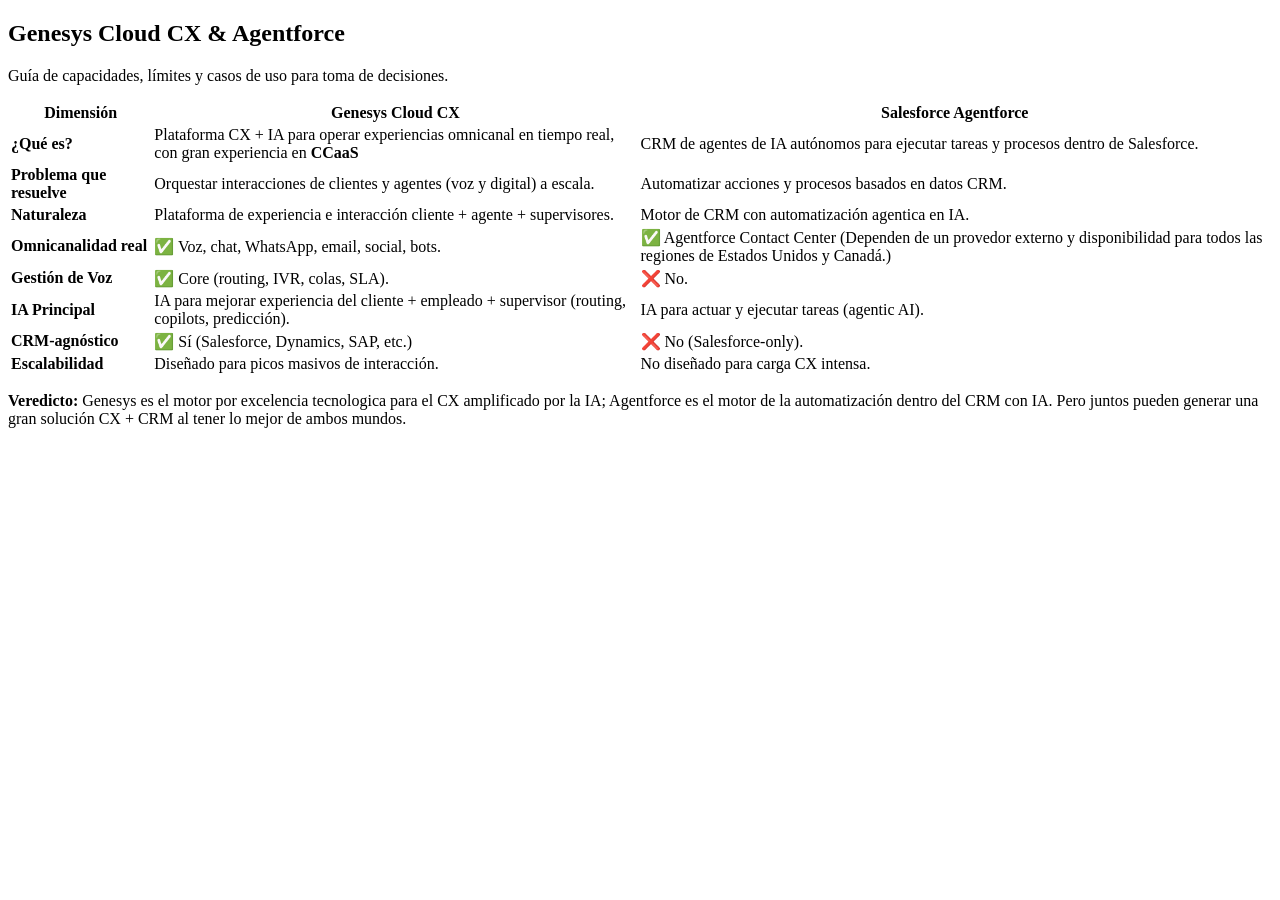
==== Agentforce/genesys_agentforce.html @ 19645a9e "V1" ====
<!DOCTYPE html>
<html lang="es">
<head>
    <meta charset="UTF-8">
    <meta name="viewport" content="width=device-width, initial-scale=1.0">
    <title>Genesys Cloud vs Agentforce | Comparativo</title>
    <link href="https://fonts.googleapis.com/css2?family=Roboto:wght@300;400;700&display=swap" rel="stylesheet">
    <link rel="stylesheet" href="C:\Users\cserrato\OneDrive - Genesys Telecommunications Laboratories, Inc\Desktop\Escritorio\Project Genesys\Competidores\Agentforce\css\genesys_agentforce_style.css">
</head>
<body>

    <section class="compare-container">
        <header class="compare-header">
            <h1>Genesys Cloud CX <span class="vs">&</span> Agentforce</h1>
            <p>Guía de capacidades, límites y casos de uso para toma de decisiones.</p>
        </header>

        <div class="table-wrapper">
            <table>
                <thead>
                    <tr>
                        <th>Dimensión</th>
                        <th class="brand-genesys">Genesys Cloud CX</th>
                        <th class="brand-salesforce">Salesforce Agentforce</th>
                    </tr>
                </thead>
                <tbody>
                    <tr>
                        <td><strong>¿Qué es?</strong></td>
                        <td>Plataforma CX + IA para operar experiencias omnicanal en tiempo real, con gran experiencia en <b>CCaaS</b></td>
                        <td>CRM de agentes de IA autónomos para ejecutar tareas y procesos dentro de Salesforce.</td>
                    </tr>
                    <tr>
                        <td><strong>Problema que resuelve</strong></td>
                        <td>Orquestar interacciones de clientes y agentes (voz y digital) a escala.</td>
                        <td>Automatizar acciones y procesos basados en datos CRM.</td>
                    </tr>
                    <tr>
                        <td><strong>Naturaleza</strong></td>
                        <td>Plataforma de experiencia e interacción cliente + agente + supervisores.</td>
                        <td>Motor de CRM con automatización agentica en IA.</td>
                    </tr>
                    <tr>
                        <td><strong>Omnicanalidad real</strong></td>
                        <td class="check">✅ Voz, chat, WhatsApp, email, social, bots.</td>
                        <td class="cross">✅ Agentforce Contact Center (Dependen de un provedor externo y disponibilidad para todos las regiones de Estados Unidos y Canadá.)</td>
                    </tr>
                    <tr>
                        <td><strong>Gestión de Voz</strong></td>
                        <td class="check">✅ Core (routing, IVR, colas, SLA).</td>
                        <td class="cross">❌ No.</td>
                    </tr>
                    <tr>
                        <td><strong>IA Principal</strong></td>
                        <td>IA para mejorar experiencia del cliente + empleado + supervisor (routing, copilots, predicción).</td>
                        <td>IA para actuar y ejecutar tareas (agentic AI).</td>
                    </tr>
                    <tr>
                        <td><strong>CRM-agnóstico</strong></td>
                        <td class="check">✅ Sí (Salesforce, Dynamics, SAP, etc.)</td>
                        <td class="cross">❌ No (Salesforce-only).</td>
                    </tr>
                    <tr>
                        <td><strong>Escalabilidad</strong></td>
                        <td>Diseñado para picos masivos de interacción.</td>
                        <td>No diseñado para carga CX intensa.</td>
                    </tr>
                </tbody>
            </table>
        </div>

        <div class="footer-note">
            <p><strong>Veredicto:</strong> Genesys es el motor por excelencia tecnologica para el CX amplificado por la IA; Agentforce es el motor de la automatización dentro del CRM con IA. Pero juntos pueden generar una gran solución CX + CRM al tener lo mejor de ambos mundos.</p>
        </div>
    </section>

</body>
</html>
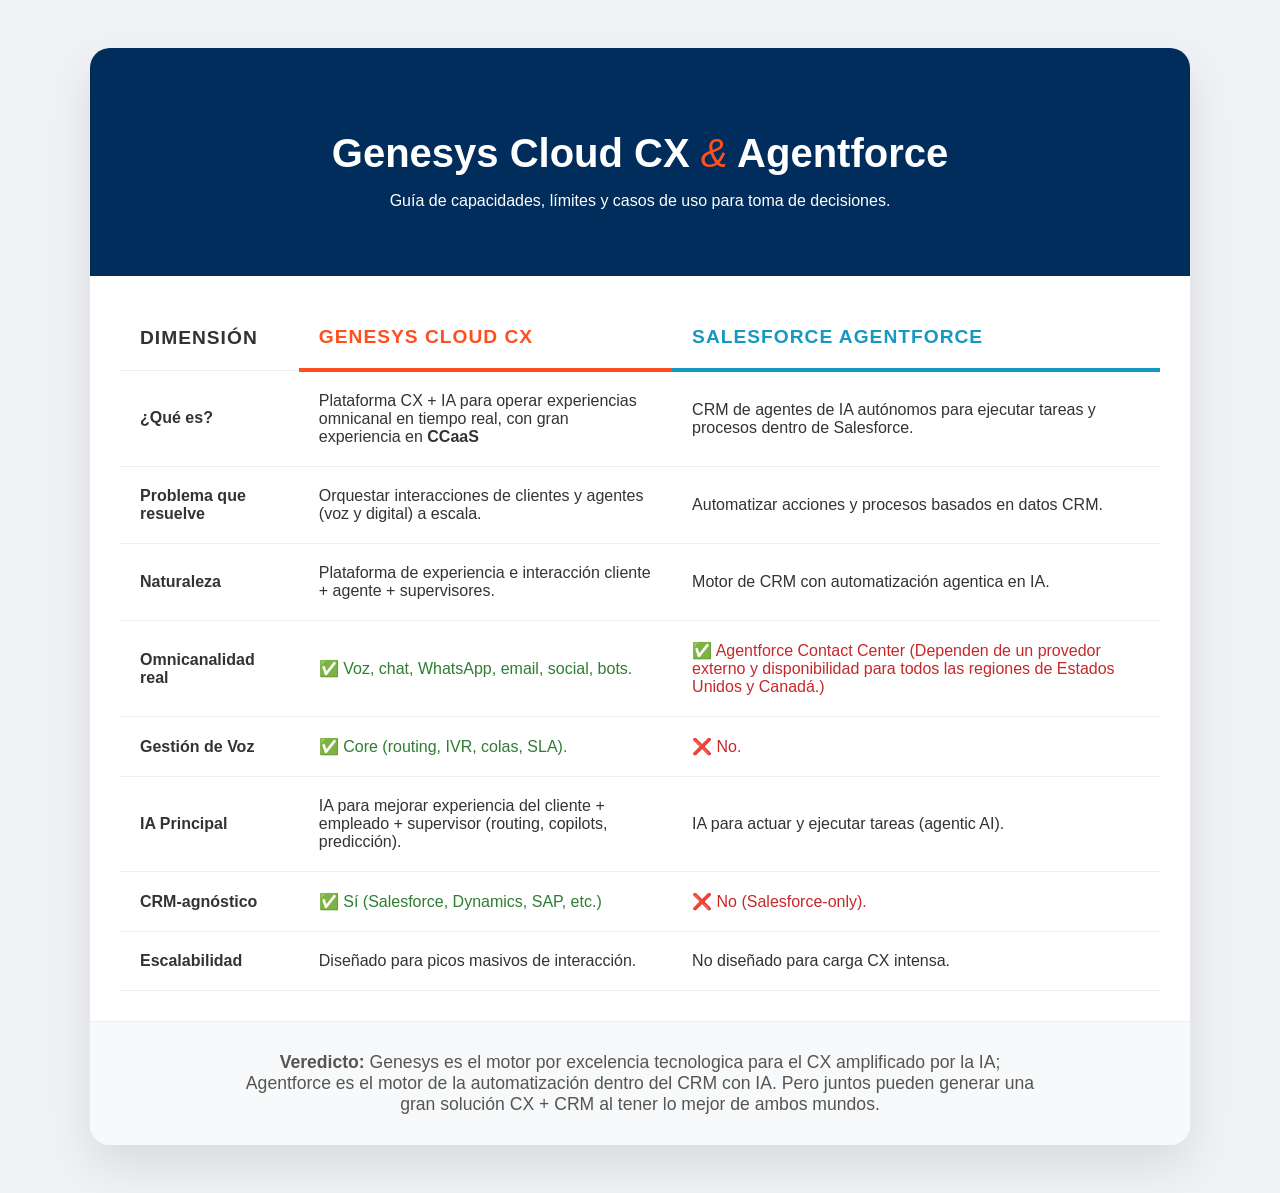
==== commit 0d74b30b: "Update genesys_agentforce.html" ====
--- a/Agentforce/genesys_agentforce.html
+++ b/Agentforce/genesys_agentforce.html
@@ -5,7 +5,7 @@
     <meta name="viewport" content="width=device-width, initial-scale=1.0">
     <title>Genesys Cloud vs Agentforce | Comparativo</title>
     <link href="https://fonts.googleapis.com/css2?family=Roboto:wght@300;400;700&display=swap" rel="stylesheet">
-    <link rel="stylesheet" href="C:\Users\cserrato\OneDrive - Genesys Telecommunications Laboratories, Inc\Desktop\Escritorio\Project Genesys\Competidores\Agentforce\css\genesys_agentforce_style.css">
+    <link rel="stylesheet" href="../Agentforce/css/genesys_agentforce_style.css">
 </head>
 <body>
 
@@ -75,4 +75,4 @@
     </section>
 
 </body>
-</html>+</html>
--- a/Agentforce/css/genesys_agentforce_style.css
+++ b/Agentforce/css/genesys_agentforce_style.css
@@ -0,0 +1,94 @@
+body {
+    font-family: 'Roboto', sans-serif;
+    background: #f0f2f5;
+    color: #333;
+    padding: 40px 20px;
+}
+
+.compare-container {
+    max-width: 1100px;
+    margin: 0 auto;
+    background: white;
+    border-radius: 20px;
+    box-shadow: 0 20px 50px rgba(0,0,0,0.1);
+    overflow: hidden;
+}
+
+.compare-header {
+    background: #002d5b; /* Azul profundo corporativo */
+    color: white;
+    padding: 50px;
+    text-align: center;
+}
+
+.compare-header h1 {
+    font-size: 2.5rem;
+    margin-bottom: 10px;
+}
+
+.vs {
+    color: #ff4f1f;
+    font-style: italic;
+    font-weight: 300;
+}
+
+/* Estilos de la Tabla */
+.table-wrapper {
+    padding: 30px;
+    overflow-x: auto;
+}
+
+table {
+    width: 100%;
+    border-collapse: collapse;
+    font-size: 1rem;
+}
+
+th, td {
+    padding: 20px;
+    text-align: left;
+    border-bottom: 1px solid #eee;
+}
+
+th {
+    font-size: 1.2rem;
+    text-transform: uppercase;
+    letter-spacing: 1px;
+}
+
+.brand-genesys {
+    color: #ff4f1f;
+    border-bottom: 4px solid #ff4f1f;
+}
+
+.brand-salesforce {
+    color: #1798c1; /* Azul Salesforce */
+    border-bottom: 4px solid #1798c1;
+}
+
+/* Indicadores visuales */
+.check { color: #2e7d32; font-weight: 500; }
+.cross { color: #c62828; font-weight: 500; }
+
+tbody tr:hover {
+    background-color: #f9f9f9;
+}
+
+.footer-note {
+    background: #f8f9fa;
+    padding: 30px;
+    text-align: center;
+    border-top: 1px solid #eee;
+}
+
+.footer-note p {
+    font-size: 1.1rem;
+    color: #555;
+    max-width: 800px;
+    margin: 0 auto;
+}
+
+/* Responsividad */
+@media (max-width: 768px) {
+    th, td { padding: 12px; font-size: 0.9rem; }
+}
